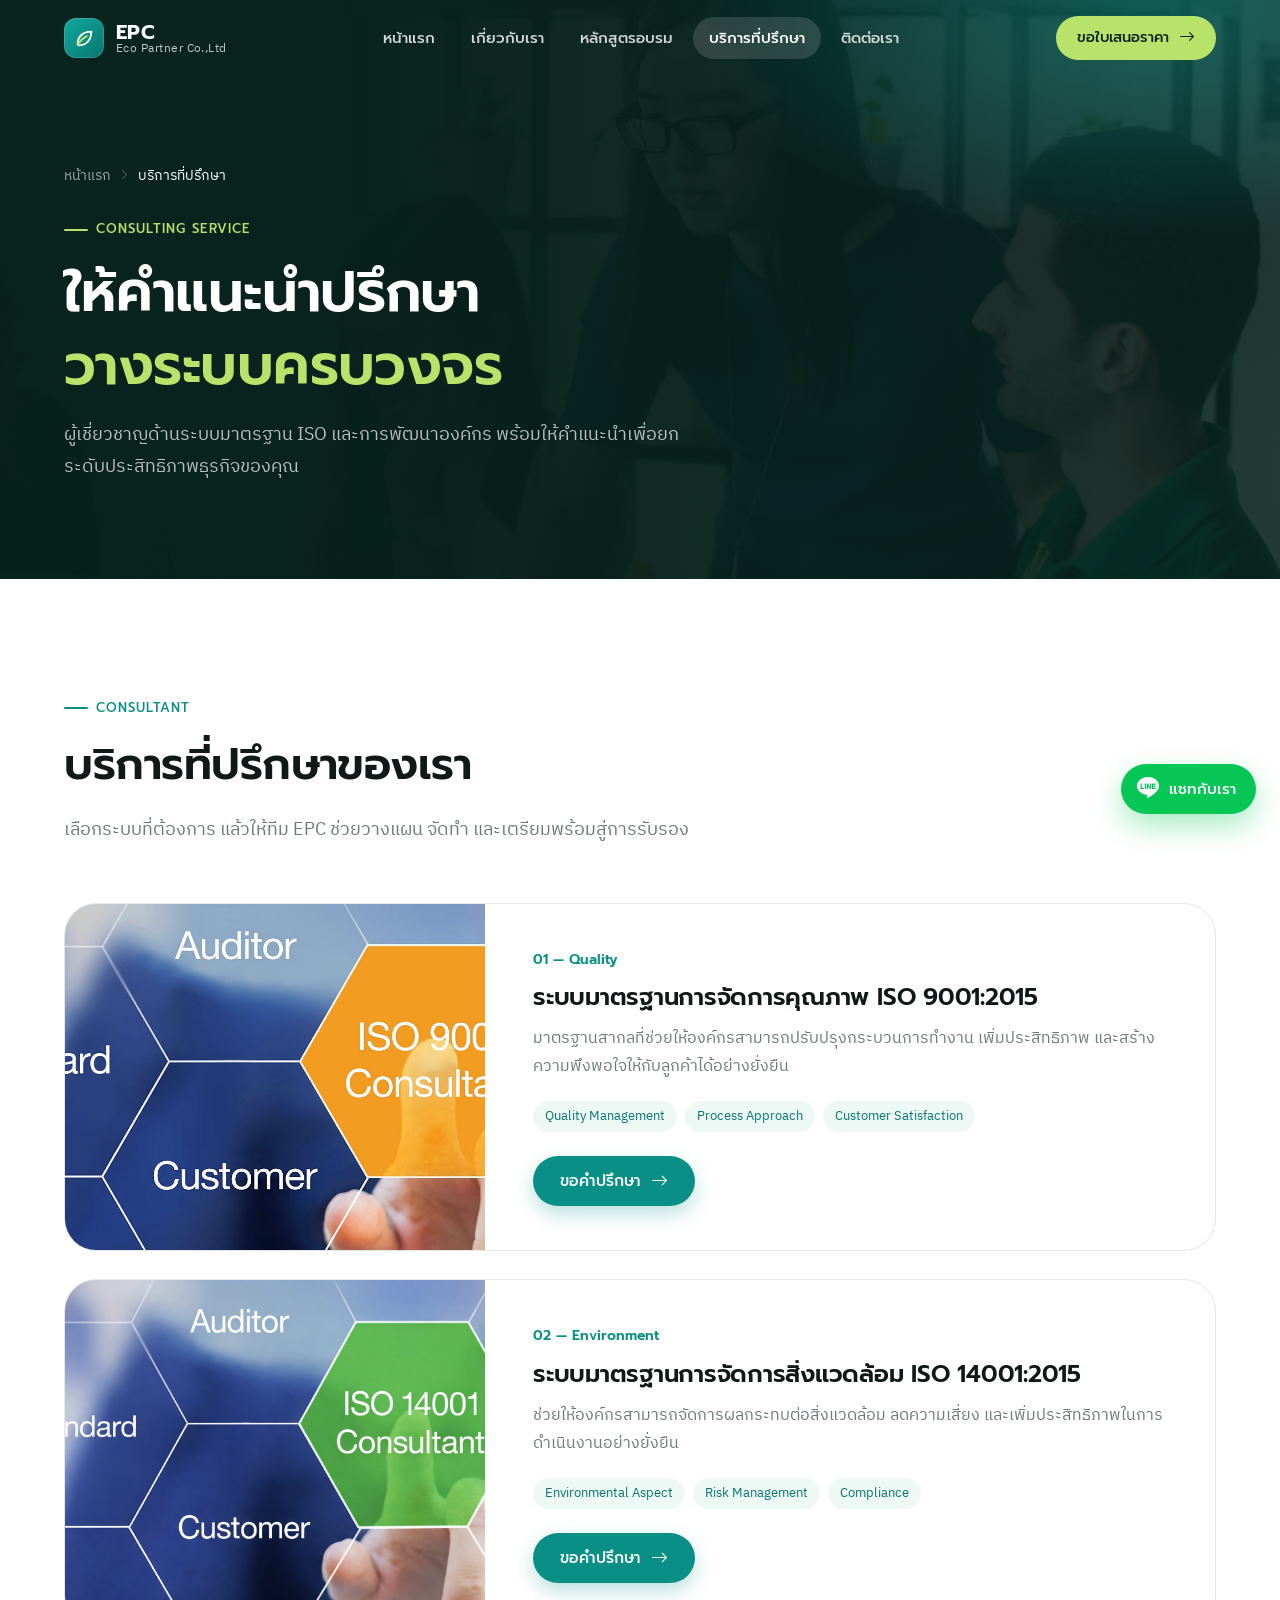
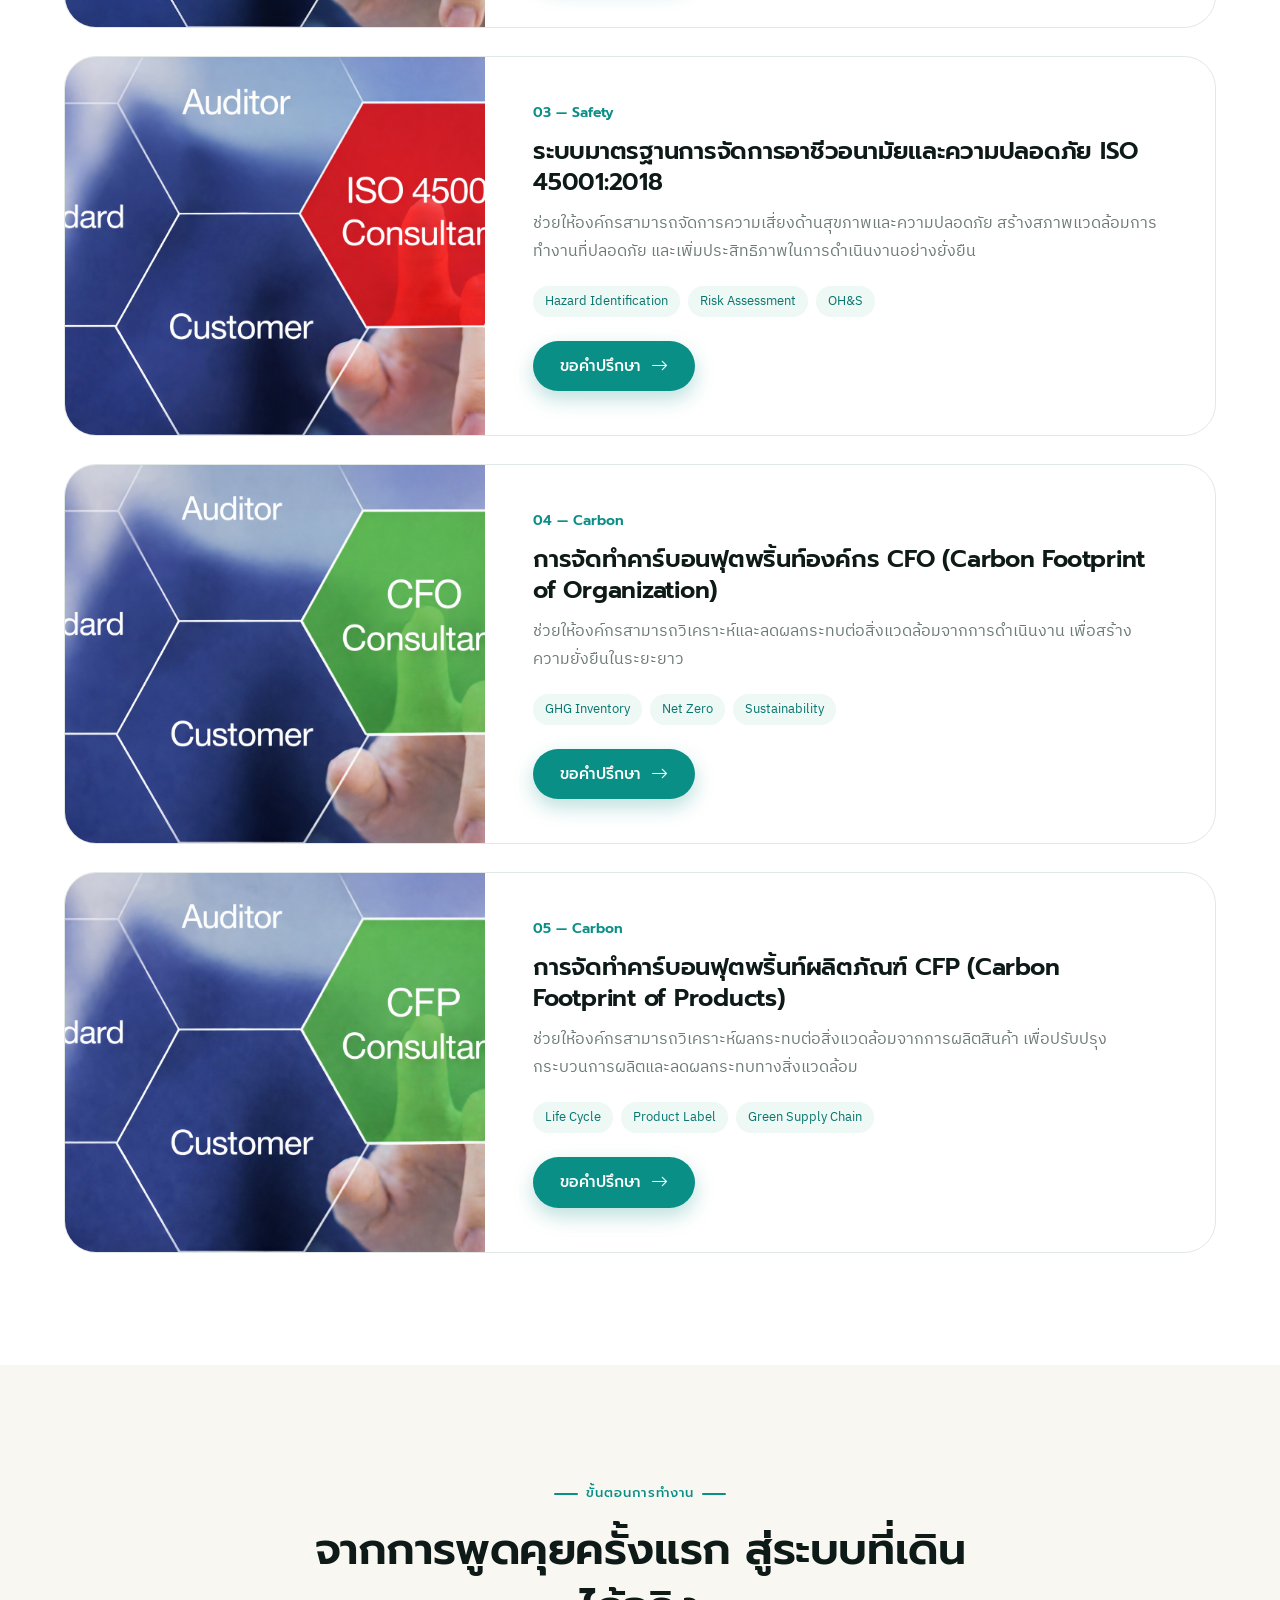
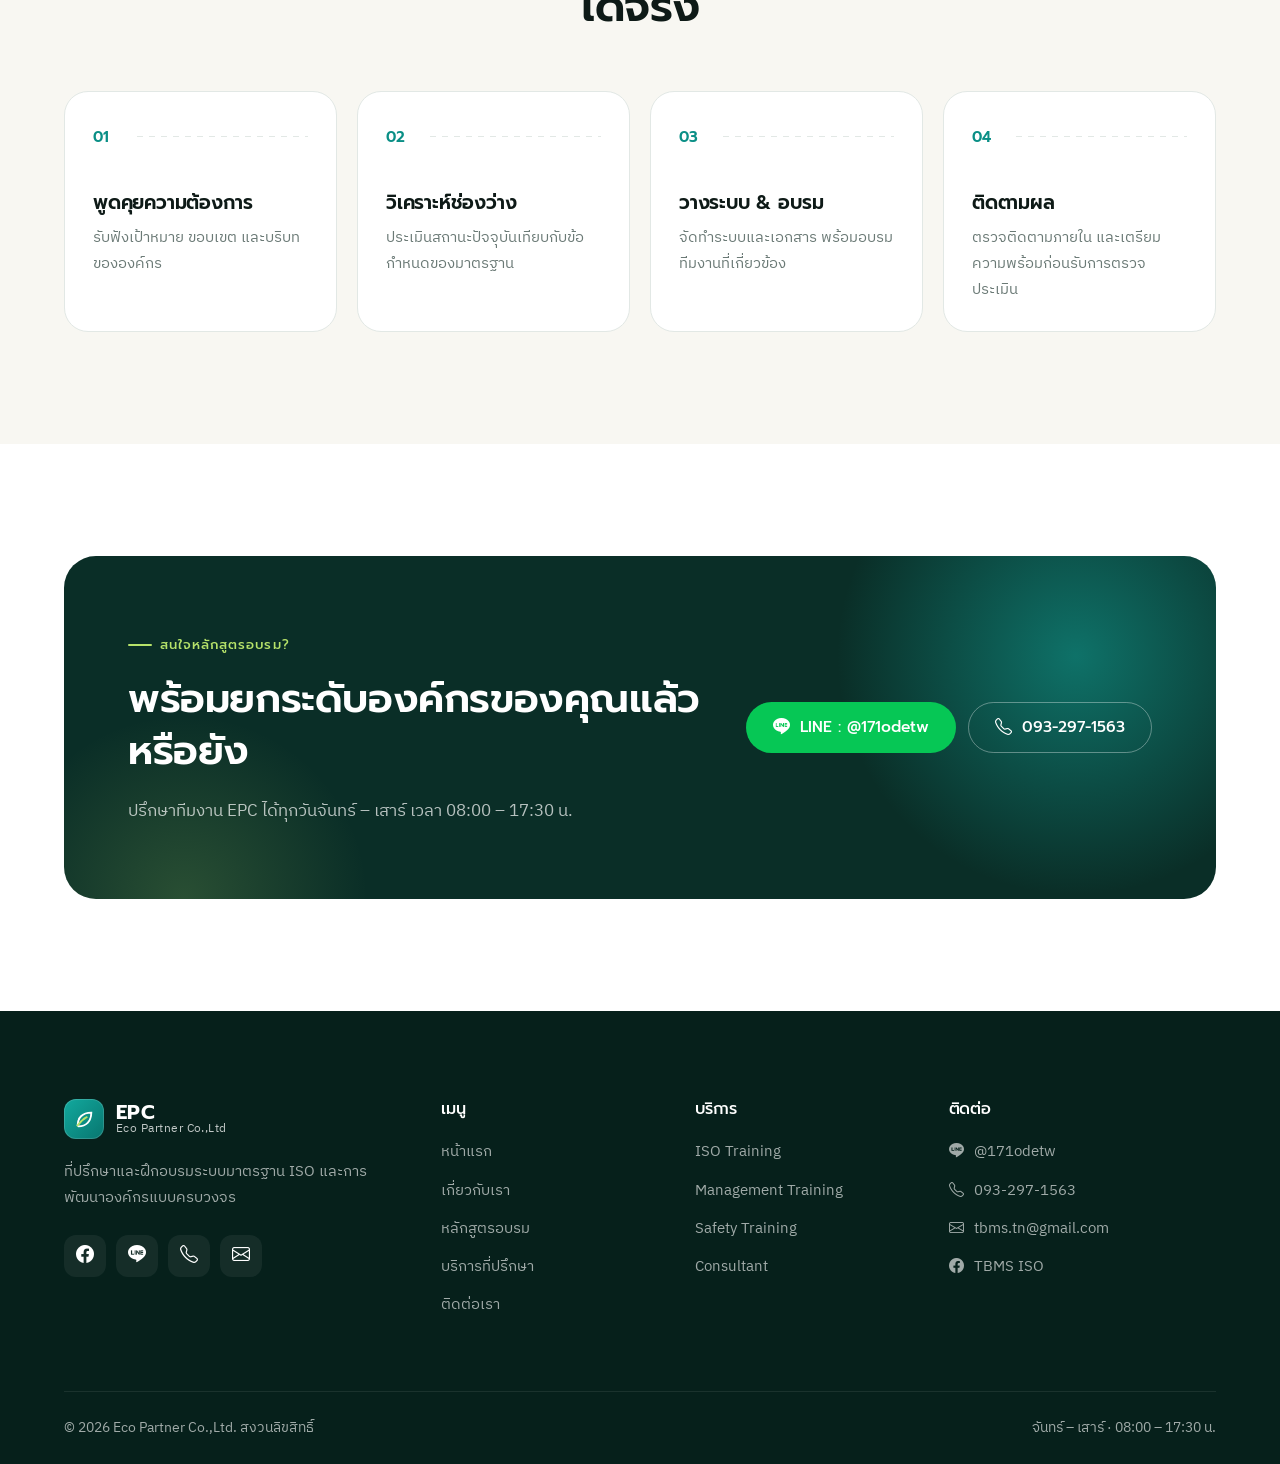
==== Our-Services.html @ b0499821 "EPC website: new design" ====
<!doctype html>
<html lang="th">
<head>
  <meta charset="utf-8">
  <meta name="viewport" content="width=device-width, initial-scale=1">
  <title>บริการที่ปรึกษา | EPC — Eco Partner Co.,Ltd</title>
  <meta name="description" content="บริการที่ปรึกษาวางระบบมาตรฐาน ISO 9001, ISO 14001, ISO 45001 และการจัดทำคาร์บอนฟุตพริ้นท์องค์กรและผลิตภัณฑ์ (CFO / CFP)">
  <meta name="theme-color" content="#06201b">
  <link rel="preconnect" href="https://fonts.googleapis.com">
  <link rel="preconnect" href="https://fonts.gstatic.com" crossorigin>
  <link href="https://fonts.googleapis.com/css2?family=IBM+Plex+Sans+Thai:wght@400;500;600&family=Prompt:wght@500;600;700&display=swap" rel="stylesheet">
  <link href="https://cdn.jsdelivr.net/npm/bootstrap-icons@1.11.3/font/bootstrap-icons.min.css" rel="stylesheet">
  <link href="css/epc.css" rel="stylesheet">
</head>
<body>

  <!-- ===== Header ===== -->
  <header class="site-header">
    <div class="container">
      <a href="index.html" class="brand" aria-label="EPC หน้าแรก">
        <span class="brand-mark"><svg viewBox="0 0 24 24" fill="none" aria-hidden="true"><path d="M5 19c0-8 5-14 15-14 0 10-6 15-14 15" stroke="#fff" stroke-width="2" stroke-linecap="round"/><path d="M5 19c3-4 6-7 10-9" stroke="#b7e36a" stroke-width="2" stroke-linecap="round"/></svg></span>
        <span class="brand-text"><strong>EPC</strong><span>Eco Partner Co.,Ltd</span></span>
      </a>
      <nav class="nav" id="siteNav" aria-label="เมนูหลัก">
        <a href="index.html">หน้าแรก</a>
        <a href="about.html">เกี่ยวกับเรา</a>
        <a href="Services.html">หลักสูตรอบรม</a>
        <a href="Our-Services.html" class="active" aria-current="page">บริการที่ปรึกษา</a>
        <a href="contact.html">ติดต่อเรา</a>
        <div class="nav-cta"><a class="btn btn-line" href="https://line.me/ti/p/~171odetw" target="_blank" rel="noopener"><i class="bi bi-line"></i> แชทกับเราทาง LINE</a></div>
      </nav>
      <div class="header-cta">
        <a class="btn btn-lime" href="contact.html">ขอใบเสนอราคา <i class="bi bi-arrow-right"></i></a>
        <button class="menu-toggle" aria-label="เปิดเมนู" aria-controls="siteNav" aria-expanded="false"><i class="bi bi-list"></i></button>
      </div>
    </div>
  </header>

  <main>

    <section class="page-hero">
      <div class="bg" style="background-image:url('images/hero/EPC2.jpg')"></div>
      <div class="container">
        <nav class="crumbs" aria-label="breadcrumb"><a href="index.html">หน้าแรก</a><i class="bi bi-chevron-right"></i><span aria-current="page">บริการที่ปรึกษา</span></nav>
        <span class="eyebrow on-dark">Consulting Service</span>
        <h1>ให้คำแนะนำปรึกษา<br><span class="hl-lime">วางระบบครบวงจร</span></h1>
        <p>ผู้เชี่ยวชาญด้านระบบมาตรฐาน ISO และการพัฒนาองค์กร พร้อมให้คำแนะนำเพื่อยกระดับประสิทธิภาพธุรกิจของคุณ</p>
      </div>
    </section>

    <section class="section">
      <div class="container">
        <div class="section-head reveal">
          <span class="eyebrow">Consultant</span>
          <h2>บริการที่ปรึกษาของเรา</h2>
          <p>เลือกระบบที่ต้องการ แล้วให้ทีม EPC ช่วยวางแผน จัดทำ และเตรียมพร้อมสู่การรับรอง</p>
        </div>

        <div class="consult-list">
          <article class="consult-row reveal">
            <div class="media"><img src="images/consulting/ISO9001-consultants.jpg" alt="" loading="lazy"></div>
            <div class="body">
              <div class="idx">01 — Quality</div>
              <h3>ระบบมาตรฐานการจัดการคุณภาพ ISO 9001:2015</h3>
              <p>มาตรฐานสากลที่ช่วยให้องค์กรสามารถปรับปรุงกระบวนการทำงาน เพิ่มประสิทธิภาพ และสร้างความพึงพอใจให้กับลูกค้าได้อย่างยั่งยืน</p>
              <div class="tags"><span>Quality Management</span><span>Process Approach</span><span>Customer Satisfaction</span></div>
              <div class="actions">
                <a class="btn btn-primary" href="https://line.me/ti/p/~171odetw" target="_blank" rel="noopener">ขอคำปรึกษา <i class="bi bi-arrow-right"></i></a>
              </div>
            </div>
          </article>

          <article class="consult-row reveal">
            <div class="media"><img src="images/consulting/ISO14001-consultants.png" alt="" loading="lazy"></div>
            <div class="body">
              <div class="idx">02 — Environment</div>
              <h3>ระบบมาตรฐานการจัดการสิ่งแวดล้อม ISO 14001:2015</h3>
              <p>ช่วยให้องค์กรสามารถจัดการผลกระทบต่อสิ่งแวดล้อม ลดความเสี่ยง และเพิ่มประสิทธิภาพในการดำเนินงานอย่างยั่งยืน</p>
              <div class="tags"><span>Environmental Aspect</span><span>Risk Management</span><span>Compliance</span></div>
              <div class="actions">
                <a class="btn btn-primary" href="https://line.me/ti/p/~171odetw" target="_blank" rel="noopener">ขอคำปรึกษา <i class="bi bi-arrow-right"></i></a>
              </div>
            </div>
          </article>

          <article class="consult-row reveal">
            <div class="media"><img src="images/consulting/ISO45001-consultants.png" alt="" loading="lazy"></div>
            <div class="body">
              <div class="idx">03 — Safety</div>
              <h3>ระบบมาตรฐานการจัดการอาชีวอนามัยและความปลอดภัย ISO 45001:2018</h3>
              <p>ช่วยให้องค์กรสามารถจัดการความเสี่ยงด้านสุขภาพและความปลอดภัย สร้างสภาพแวดล้อมการทำงานที่ปลอดภัย และเพิ่มประสิทธิภาพในการดำเนินงานอย่างยั่งยืน</p>
              <div class="tags"><span>Hazard Identification</span><span>Risk Assessment</span><span>OH&amp;S</span></div>
              <div class="actions">
                <a class="btn btn-primary" href="https://line.me/ti/p/~171odetw" target="_blank" rel="noopener">ขอคำปรึกษา <i class="bi bi-arrow-right"></i></a>
              </div>
            </div>
          </article>

          <article class="consult-row reveal">
            <div class="media"><img src="images/consulting/CFO2.png" alt="" loading="lazy"></div>
            <div class="body">
              <div class="idx">04 — Carbon</div>
              <h3>การจัดทำคาร์บอนฟุตพริ้นท์องค์กร CFO (Carbon Footprint of Organization)</h3>
              <p>ช่วยให้องค์กรสามารถวิเคราะห์และลดผลกระทบต่อสิ่งแวดล้อมจากการดำเนินงาน เพื่อสร้างความยั่งยืนในระยะยาว</p>
              <div class="tags"><span>GHG Inventory</span><span>Net Zero</span><span>Sustainability</span></div>
              <div class="actions">
                <a class="btn btn-primary" href="https://line.me/ti/p/~171odetw" target="_blank" rel="noopener">ขอคำปรึกษา <i class="bi bi-arrow-right"></i></a>
              </div>
            </div>
          </article>

          <article class="consult-row reveal">
            <div class="media"><img src="images/consulting/CFP2.png" alt="" loading="lazy"></div>
            <div class="body">
              <div class="idx">05 — Carbon</div>
              <h3>การจัดทำคาร์บอนฟุตพริ้นท์ผลิตภัณฑ์ CFP (Carbon Footprint of Products)</h3>
              <p>ช่วยให้องค์กรสามารถวิเคราะห์ผลกระทบต่อสิ่งแวดล้อมจากการผลิตสินค้า เพื่อปรับปรุงกระบวนการผลิตและลดผลกระทบทางสิ่งแวดล้อม</p>
              <div class="tags"><span>Life Cycle</span><span>Product Label</span><span>Green Supply Chain</span></div>
              <div class="actions">
                <a class="btn btn-primary" href="https://line.me/ti/p/~171odetw" target="_blank" rel="noopener">ขอคำปรึกษา <i class="bi bi-arrow-right"></i></a>
              </div>
            </div>
          </article>
        </div>
      </div>
    </section>

    <section class="section bg-sand">
      <div class="container">
        <div class="section-head center reveal">
          <span class="eyebrow">ขั้นตอนการทำงาน</span>
          <h2>จากการพูดคุยครั้งแรก สู่ระบบที่เดินได้จริง</h2>
        </div>
        <div class="steps">
          <div class="step reveal"><h3>พูดคุยความต้องการ</h3><p>รับฟังเป้าหมาย ขอบเขต และบริบทขององค์กร</p></div>
          <div class="step reveal d1"><h3>วิเคราะห์ช่องว่าง</h3><p>ประเมินสถานะปัจจุบันเทียบกับข้อกำหนดของมาตรฐาน</p></div>
          <div class="step reveal d2"><h3>วางระบบ &amp; อบรม</h3><p>จัดทำระบบและเอกสาร พร้อมอบรมทีมงานที่เกี่ยวข้อง</p></div>
          <div class="step reveal d3"><h3>ติดตามผล</h3><p>ตรวจติดตามภายใน และเตรียมความพร้อมก่อนรับการตรวจประเมิน</p></div>
        </div>
      </div>
    </section>

    <!-- ===== CTA ===== -->
    <section class="section">
      <div class="container">
        <div class="cta-band reveal">
          <div>
            <span class="eyebrow on-dark">สนใจหลักสูตรอบรม?</span>
            <h2>พร้อมยกระดับองค์กรของคุณแล้วหรือยัง</h2>
            <p>ปรึกษาทีมงาน EPC ได้ทุกวันจันทร์ – เสาร์ เวลา 08:00 – 17:30 น.</p>
          </div>
          <div class="actions">
            <a class="btn btn-line" href="https://line.me/ti/p/~171odetw" target="_blank" rel="noopener"><i class="bi bi-line"></i> LINE : @171odetw</a>
            <a class="btn btn-ghost" href="tel:0932971563"><i class="bi bi-telephone"></i> 093-297-1563</a>
          </div>
        </div>
      </div>
    </section>

  </main>

  <!-- ===== Footer ===== -->
  <footer class="site-footer">
    <div class="container">
      <div class="footer-grid">
        <div>
          <a href="index.html" class="brand">
            <span class="brand-mark"><svg viewBox="0 0 24 24" fill="none" aria-hidden="true"><path d="M5 19c0-8 5-14 15-14 0 10-6 15-14 15" stroke="#fff" stroke-width="2" stroke-linecap="round"/><path d="M5 19c3-4 6-7 10-9" stroke="#b7e36a" stroke-width="2" stroke-linecap="round"/></svg></span>
            <span class="brand-text"><strong>EPC</strong><span>Eco Partner Co.,Ltd</span></span>
          </a>
          <p>ที่ปรึกษาและฝึกอบรมระบบมาตรฐาน ISO และการพัฒนาองค์กรแบบครบวงจร</p>
          <div class="socials">
            <a href="https://www.facebook.com/profile.php?id=61551453689014" target="_blank" rel="noopener" aria-label="Facebook"><i class="bi bi-facebook"></i></a>
            <a href="https://line.me/ti/p/~171odetw" target="_blank" rel="noopener" aria-label="LINE"><i class="bi bi-line"></i></a>
            <a href="tel:0932971563" aria-label="โทรศัพท์"><i class="bi bi-telephone"></i></a>
            <a href="mailto:tbms.tn@gmail.com" aria-label="อีเมล"><i class="bi bi-envelope"></i></a>
          </div>
        </div>
        <div>
          <h4>เมนู</h4>
          <ul class="footer-links">
            <li><a href="index.html">หน้าแรก</a></li>
            <li><a href="about.html">เกี่ยวกับเรา</a></li>
            <li><a href="Services.html">หลักสูตรอบรม</a></li>
            <li><a href="Our-Services.html">บริการที่ปรึกษา</a></li>
            <li><a href="contact.html">ติดต่อเรา</a></li>
          </ul>
        </div>
        <div>
          <h4>บริการ</h4>
          <ul class="footer-links">
            <li><a href="Services.html#iso">ISO Training</a></li>
            <li><a href="Services.html#management">Management Training</a></li>
            <li><a href="Services.html#safety">Safety Training</a></li>
            <li><a href="Our-Services.html">Consultant</a></li>
          </ul>
        </div>
        <div>
          <h4>ติดต่อ</h4>
          <ul class="footer-links">
            <li><a href="https://line.me/ti/p/~171odetw" target="_blank" rel="noopener"><i class="bi bi-line"></i> @171odetw</a></li>
            <li><a href="tel:0932971563"><i class="bi bi-telephone"></i> 093-297-1563</a></li>
            <li><a href="mailto:tbms.tn@gmail.com"><i class="bi bi-envelope"></i> tbms.tn@gmail.com</a></li>
            <li><a href="https://www.facebook.com/profile.php?id=61551453689014" target="_blank" rel="noopener"><i class="bi bi-facebook"></i> TBMS ISO</a></li>
          </ul>
        </div>
      </div>
      <div class="footer-bottom">
        <span>© <span data-year>2026</span> Eco Partner Co.,Ltd. สงวนลิขสิทธิ์</span>
        <span>จันทร์ – เสาร์ · 08:00 – 17:30 น.</span>
      </div>
    </div>
  </footer>

  <a class="line-fab" href="https://line.me/ti/p/~171odetw" target="_blank" rel="noopener" aria-label="แชททาง LINE"><i class="bi bi-line"></i><span>แชทกับเรา</span></a>
  <button class="to-top" aria-label="กลับขึ้นด้านบน"><i class="bi bi-arrow-up"></i></button>

  <script src="js/epc.js"></script>
</body>
</html>
---- css/epc.css ----
/* =========================================================
   EPC | Eco Partner Co.,Ltd — Design System
   ========================================================= */

:root {
  /* Brand */
  --forest-950: #06201b;
  --forest-900: #0a2e27;
  --forest-800: #0f3d34;
  --teal-700: #08766f;
  --teal-600: #0a8f86;
  --teal-500: #12a99e;
  --teal-100: #d7f1ec;
  --teal-50: #eef8f5;
  --lime-400: #b7e36a;
  --lime-300: #cdef8f;
  --sand-50: #f8f7f2;

  /* Neutrals */
  --ink: #0e1a17;
  --ink-2: #3d4b47;
  --muted: #6b7a76;
  --line: #e2e8e5;
  --white: #ffffff;

  /* Type */
  --font-head: "Prompt", "IBM Plex Sans Thai", system-ui, sans-serif;
  --font-body: "IBM Plex Sans Thai", "Prompt", system-ui, sans-serif;

  /* Shape */
  --r-sm: 10px;
  --r-md: 16px;
  --r-lg: 24px;
  --r-xl: 32px;
  --shadow-sm: 0 1px 2px rgba(6, 32, 27, .06), 0 2px 8px rgba(6, 32, 27, .04);
  --shadow-md: 0 8px 24px rgba(6, 32, 27, .08), 0 2px 6px rgba(6, 32, 27, .04);
  --shadow-lg: 0 24px 60px rgba(6, 32, 27, .14);

  --container: 1200px;
  --header-h: 76px;
  --ease: cubic-bezier(.2, .7, .2, 1);
}

/* ---------- Reset ---------- */
*, *::before, *::after { box-sizing: border-box; }
html { scroll-behavior: smooth; scroll-padding-top: calc(var(--header-h) + 16px); }
body {
  margin: 0;
  font-family: var(--font-body);
  font-size: 16px;
  line-height: 1.75;
  color: var(--ink-2);
  background: var(--white);
  -webkit-font-smoothing: antialiased;
  overflow-x: hidden;
}
img { max-width: 100%; display: block; }
a { color: inherit; text-decoration: none; }
h1, h2, h3, h4, h5 {
  font-family: var(--font-head);
  color: var(--ink);
  line-height: 1.3;
  margin: 0 0 .5em;
  font-weight: 600;
  letter-spacing: -.01em;
}
p { margin: 0 0 1em; }
ul { margin: 0; padding: 0; list-style: none; }
button { font: inherit; cursor: pointer; }
:focus-visible { outline: 3px solid var(--lime-400); outline-offset: 3px; border-radius: 6px; }

.container { width: 100%; max-width: var(--container); margin: 0 auto; padding: 0 24px; }
.section { padding: 112px 0; }
.section-sm { padding: 72px 0; }
.bg-soft { background: var(--teal-50); }
.bg-sand { background: var(--sand-50); }
.visually-hidden { position: absolute !important; width: 1px; height: 1px; overflow: hidden; clip: rect(0 0 0 0); white-space: nowrap; }

/* ---------- Typography helpers ---------- */
.eyebrow {
  display: inline-flex; align-items: center; gap: 8px;
  font-family: var(--font-head);
  font-size: 13px; font-weight: 500; letter-spacing: .08em; text-transform: uppercase;
  color: var(--teal-600);
  margin-bottom: 16px;
}
.eyebrow::before { content: ""; width: 24px; height: 2px; background: currentColor; border-radius: 2px; }
.eyebrow.on-dark { color: var(--lime-400); }

.section-head { max-width: 680px; margin-bottom: 56px; }
.section-head.center { margin-left: auto; margin-right: auto; text-align: center; }
.section-head.center .eyebrow::after { content: ""; width: 24px; height: 2px; background: currentColor; border-radius: 2px; }
.section-head h2 { font-size: clamp(28px, 3.6vw, 44px); }
.section-head p { font-size: 18px; color: var(--muted); }
.hl { color: var(--teal-600); }
.hl-lime { color: var(--lime-400); }

/* ---------- Buttons ---------- */
.btn {
  display: inline-flex; align-items: center; justify-content: center; gap: 10px;
  padding: 14px 26px;
  border-radius: 999px;
  border: 1.5px solid transparent;
  font-family: var(--font-head); font-weight: 500; font-size: 15.5px; line-height: 1.2;
  transition: transform .25s var(--ease), background .25s, color .25s, box-shadow .25s, border-color .25s;
  white-space: nowrap;
}
.btn i { font-size: 1.1em; transition: transform .25s var(--ease); }
.btn:hover i.bi-arrow-right, .btn:hover i.bi-arrow-up-right { transform: translateX(3px); }
.btn-primary { background: var(--teal-600); color: #fff; box-shadow: 0 8px 20px rgba(10, 143, 134, .28); }
.btn-primary:hover { background: var(--teal-700); transform: translateY(-2px); }
.btn-lime { background: var(--lime-400); color: var(--forest-950); }
.btn-lime:hover { background: var(--lime-300); transform: translateY(-2px); }
.btn-ghost { border-color: rgba(255,255,255,.35); color: #fff; }
.btn-ghost:hover { background: rgba(255,255,255,.1); border-color: #fff; }
.btn-outline { border-color: var(--line); color: var(--ink); background: #fff; }
.btn-outline:hover { border-color: var(--teal-600); color: var(--teal-600); }
.btn-line { background: #06c755; color: #fff; }
.btn-line:hover { background: #05b04b; transform: translateY(-2px); }
.btn-block { width: 100%; }

.link-arrow {
  display: inline-flex; align-items: center; gap: 6px;
  font-family: var(--font-head); font-weight: 500; font-size: 15px; color: var(--teal-600);
}
.link-arrow i { transition: transform .25s var(--ease); }
.link-arrow:hover i { transform: translateX(4px); }

/* =========================================================
   Header
   ========================================================= */
.site-header {
  position: fixed; inset: 0 0 auto 0; z-index: 100;
  height: var(--header-h);
  display: flex; align-items: center;
  transition: background .3s, box-shadow .3s, height .3s;
}
.site-header .container { display: flex; align-items: center; justify-content: space-between; gap: 24px; }
.site-header.is-solid, .site-header.is-light {
  background: rgba(255, 255, 255, .88);
  backdrop-filter: saturate(160%) blur(14px);
  -webkit-backdrop-filter: saturate(160%) blur(14px);
  box-shadow: 0 1px 0 var(--line);
}

.brand { display: inline-flex; align-items: center; gap: 12px; color: #fff; }
.brand-mark {
  width: 40px; height: 40px; border-radius: 12px;
  display: grid; place-items: center;
  background: linear-gradient(135deg, var(--teal-500), var(--teal-700));
  box-shadow: inset 0 0 0 1px rgba(255,255,255,.15);
}
.brand-mark svg { width: 22px; height: 22px; }
.brand-text { display: flex; flex-direction: column; line-height: 1.1; }
.brand-text strong { font-family: var(--font-head); font-size: 20px; font-weight: 700; letter-spacing: .02em; }
.brand-text span { font-size: 11.5px; opacity: .75; letter-spacing: .04em; }
.is-solid .brand, .is-light .brand { color: var(--ink); }

.nav { display: flex; align-items: center; gap: 4px; }
.nav a {
  position: relative;
  padding: 8px 16px; border-radius: 999px;
  font-family: var(--font-head); font-size: 15px; font-weight: 500;
  color: rgba(255,255,255,.82);
  transition: color .2s, background .2s;
}
.nav a:hover { color: #fff; background: rgba(255,255,255,.1); }
.nav a.active { color: #fff; background: rgba(255,255,255,.14); }
.is-solid .nav a, .is-light .nav a { color: var(--ink-2); }
.is-solid .nav a:hover, .is-light .nav a:hover { color: var(--teal-600); background: var(--teal-50); }
.is-solid .nav a.active, .is-light .nav a.active { color: var(--teal-700); background: var(--teal-50); }

.header-cta { display: flex; align-items: center; gap: 12px; }
.header-cta .btn { padding: 11px 20px; font-size: 14.5px; }

.menu-toggle {
  display: none;
  width: 44px; height: 44px; border-radius: 12px;
  border: 1px solid rgba(255,255,255,.3); background: transparent; color: #fff;
  font-size: 22px; align-items: center; justify-content: center;
}
.is-solid .menu-toggle, .is-light .menu-toggle { color: var(--ink); border-color: var(--line); }

/* Mobile nav */
@media (max-width: 991px) {
  .menu-toggle { display: inline-flex; }
  .header-cta .btn { display: none; }
  .nav {
    position: fixed; top: var(--header-h); left: 12px; right: 12px;
    flex-direction: column; align-items: stretch; gap: 2px;
    padding: 12px; border-radius: var(--r-lg);
    background: #fff; box-shadow: var(--shadow-lg);
    opacity: 0; visibility: hidden; transform: translateY(-8px);
    transition: opacity .25s, transform .25s var(--ease), visibility .25s;
  }
  .nav.open { opacity: 1; visibility: visible; transform: none; }
  .nav a { color: var(--ink-2) !important; padding: 14px 16px; border-radius: 12px; font-size: 16px; }
  .nav a.active, .nav a:hover { background: var(--teal-50) !important; color: var(--teal-700) !important; }
  .nav .nav-cta { display: flex; margin-top: 8px; }
  .nav .nav-cta .btn { flex: 1; color: #fff !important; background: #06c755 !important; }
  .site-header.menu-open { background: #fff; box-shadow: 0 1px 0 var(--line); }
  .site-header.menu-open .brand, .site-header.menu-open .menu-toggle { color: var(--ink); border-color: var(--line); }
}
@media (min-width: 992px) { .nav .nav-cta { display: none; } }

/* =========================================================
   Hero (home)
   ========================================================= */
.hero {
  position: relative;
  min-height: 100vh; min-height: 100svh;
  display: flex; align-items: center;
  padding: calc(var(--header-h) + 56px) 0 96px;
  color: #fff;
  background:
    radial-gradient(900px 600px at 85% 15%, rgba(18, 169, 158, .35), transparent 60%),
    radial-gradient(700px 500px at 0% 100%, rgba(183, 227, 106, .14), transparent 60%),
    var(--forest-950);
  overflow: hidden;
  isolation: isolate;
}
.hero::before {
  content: ""; position: absolute; inset: 0; z-index: -1;
  background-image:
    linear-gradient(rgba(255,255,255,.04) 1px, transparent 1px),
    linear-gradient(90deg, rgba(255,255,255,.04) 1px, transparent 1px);
  background-size: 56px 56px;
  mask-image: radial-gradient(ellipse at 60% 40%, #000 20%, transparent 75%);
  -webkit-mask-image: radial-gradient(ellipse at 60% 40%, #000 20%, transparent 75%);
}
.hero-grid { display: grid; grid-template-columns: 1.05fr .95fr; gap: 64px; align-items: center; }

.pill {
  display: inline-flex; align-items: center; gap: 10px;
  padding: 7px 16px 7px 8px; border-radius: 999px;
  background: rgba(255,255,255,.07); border: 1px solid rgba(255,255,255,.12);
  font-size: 14px; color: rgba(255,255,255,.88);
  margin-bottom: 28px;
}
.pill b {
  background: var(--lime-400); color: var(--forest-950);
  padding: 2px 10px; border-radius: 999px; font-family: var(--font-head); font-size: 12.5px; font-weight: 600;
}
.hero h1 {
  color: #fff;
  font-size: clamp(34px, 4.4vw, 56px);
  font-weight: 600; line-height: 1.25;
  margin-bottom: 24px;
}
.hero h1 .nw { white-space: nowrap; }
@media (max-width: 420px) { .hero h1 .nw { white-space: normal; } }
.hero h1 .under {
  position: relative; white-space: nowrap; color: var(--lime-400);
}
.hero h1 .under::after {
  content: ""; position: absolute; left: 0; right: 0; bottom: .02em; height: .14em;
  background: var(--lime-400); opacity: .25; border-radius: 4px;
}
.hero-lead { font-size: 19px; color: rgba(255,255,255,.72); max-width: 540px; margin-bottom: 40px; }
.hero-actions { display: flex; flex-wrap: wrap; gap: 14px; }

.hero-stats { display: flex; gap: 40px; margin-top: 56px; padding-top: 32px; border-top: 1px solid rgba(255,255,255,.1); }
.hero-stats div strong {
  display: block; font-family: var(--font-head); font-size: 38px; font-weight: 600; color: #fff; line-height: 1.1;
}
.hero-stats div span { font-size: 14px; color: rgba(255,255,255,.6); }

.hero-visual { position: relative; }
.hero-photo {
  position: relative;
  border-radius: var(--r-xl);
  overflow: hidden;
  aspect-ratio: 4 / 4.6;
  box-shadow: 0 40px 80px rgba(0,0,0,.35);
}
.hero-photo img { width: 100%; height: 100%; object-fit: cover; }
.hero-photo .slide { position: absolute; inset: 0; opacity: 0; transition: opacity 1.2s ease; }
.hero-photo .slide.on { opacity: 1; }
.hero-photo::after {
  content: ""; position: absolute; inset: 0;
  background: linear-gradient(180deg, transparent 50%, rgba(6,32,27,.55));
}
.float-card {
  position: absolute; z-index: 2;
  display: flex; align-items: center; gap: 14px;
  padding: 14px 18px; border-radius: var(--r-md);
  background: rgba(255,255,255,.95); color: var(--ink);
  box-shadow: var(--shadow-lg);
  animation: floaty 6s ease-in-out infinite;
}
.float-card .ic {
  width: 44px; height: 44px; border-radius: 12px; flex: none;
  display: grid; place-items: center; font-size: 20px;
  background: var(--teal-50); color: var(--teal-600);
}
.float-card strong { display: block; font-family: var(--font-head); font-size: 15px; line-height: 1.3; }
.float-card span { font-size: 13px; color: var(--muted); }
.float-card.fc-1 { left: -36px; top: 14%; }
.float-card.fc-2 { right: -24px; bottom: 12%; animation-delay: -3s; }
.float-card.fc-2 .ic { background: var(--forest-900); color: var(--lime-400); }
@keyframes floaty { 0%, 100% { transform: translateY(0); } 50% { transform: translateY(-10px); } }

/* Page hero (inner pages) */
.page-hero {
  position: relative; isolation: isolate;
  padding: calc(var(--header-h) + 88px) 0 96px;
  color: #fff;
  background: var(--forest-950);
  overflow: hidden;
}
.page-hero .bg {
  position: absolute; inset: 0; z-index: -2;
  background-size: cover; background-position: center;
  opacity: .35;
}
.page-hero::after {
  content: ""; position: absolute; inset: 0; z-index: -1;
  background:
    radial-gradient(800px 400px at 90% 0%, rgba(18,169,158,.4), transparent 60%),
    linear-gradient(90deg, rgba(6,32,27,.96) 30%, rgba(6,32,27,.6));
}
.page-hero h1 { color: #fff; font-size: clamp(32px, 4.6vw, 56px); max-width: 820px; margin-bottom: 18px; }
.page-hero p { font-size: 18px; color: rgba(255,255,255,.72); max-width: 640px; margin: 0; }

.crumbs { display: flex; flex-wrap: wrap; align-items: center; gap: 8px; font-size: 14px; color: rgba(255,255,255,.6); margin-bottom: 24px; }
.crumbs a:hover { color: var(--lime-400); }
.crumbs i { font-size: 11px; opacity: .6; }
.crumbs span[aria-current] { color: #fff; }

/* =========================================================
   Marquee
   ========================================================= */
.marquee {
  background: var(--forest-900);
  border-top: 1px solid rgba(255,255,255,.06);
  padding: 22px 0; overflow: hidden;
  color: rgba(255,255,255,.72);
}
.marquee-track { display: flex; gap: 56px; width: max-content; animation: marquee 40s linear infinite; }
.marquee-track span {
  display: inline-flex; align-items: center; gap: 56px;
  font-family: var(--font-head); font-size: 18px; font-weight: 500; white-space: nowrap;
}
.marquee-track span::after { content: "✦"; color: var(--lime-400); font-size: 14px; }
@keyframes marquee { to { transform: translateX(-50%); } }

/* =========================================================
   About split
   ========================================================= */
.split { display: grid; grid-template-columns: 1fr 1fr; gap: 80px; align-items: center; }
.split.reverse > :first-child { order: 2; }
.split h2 { font-size: clamp(28px, 3.4vw, 42px); }
.split .lead { font-size: 18px; color: var(--ink-2); }

.media-stack { position: relative; padding: 0 0 48px 48px; }
.media-stack .main { border-radius: var(--r-lg); overflow: hidden; aspect-ratio: 5 / 4; box-shadow: var(--shadow-md); }
.media-stack .main img { width: 100%; height: 100%; object-fit: cover; }
.media-stack .badge {
  position: absolute; left: 0; bottom: 0;
  width: 180px; padding: 24px; border-radius: var(--r-lg);
  background: var(--forest-900); color: #fff;
  box-shadow: var(--shadow-lg);
}
.media-stack .badge strong { display: block; font-family: var(--font-head); font-size: 48px; line-height: 1; color: var(--lime-400); }
.media-stack .badge span { font-size: 14px; color: rgba(255,255,255,.75); line-height: 1.5; display: block; margin-top: 8px; }
.media-stack::before {
  content: ""; position: absolute; right: -20px; top: -20px; width: 140px; height: 140px; z-index: -1;
  background-image: radial-gradient(var(--teal-500) 1.6px, transparent 1.6px);
  background-size: 16px 16px; opacity: .35;
}

.checklist { display: grid; gap: 14px; margin: 28px 0 36px; }
.checklist li { display: flex; gap: 14px; align-items: flex-start; color: var(--ink); }
.checklist li i {
  flex: none; width: 26px; height: 26px; border-radius: 50%;
  display: grid; place-items: center; margin-top: 1px;
  background: var(--teal-100); color: var(--teal-700); font-size: 14px;
}

/* =========================================================
   Service cards
   ========================================================= */
.cards-4 { display: grid; grid-template-columns: repeat(4, 1fr); gap: 20px; }
.svc-card {
  position: relative;
  display: flex; flex-direction: column;
  padding: 32px 28px; border-radius: var(--r-lg);
  background: #fff; border: 1px solid var(--line);
  transition: transform .35s var(--ease), box-shadow .35s, border-color .35s, background .35s;
  overflow: hidden;
}
.svc-card:hover { transform: translateY(-6px); box-shadow: var(--shadow-lg); border-color: transparent; }
.svc-card .num { position: absolute; right: 24px; top: 22px; font-family: var(--font-head); font-size: 14px; color: var(--muted); opacity: .6; }
.svc-card .ic {
  width: 56px; height: 56px; border-radius: 16px; margin-bottom: 28px;
  display: grid; place-items: center; font-size: 26px;
  background: var(--teal-50); color: var(--teal-600);
  transition: background .35s, color .35s;
}
.svc-card:hover .ic { background: var(--teal-600); color: #fff; }
.svc-card h3 { font-size: 20px; margin-bottom: 4px; }
.svc-card .th { font-size: 14px; color: var(--teal-600); font-weight: 500; margin-bottom: 12px; }
.svc-card p { font-size: 15px; color: var(--muted); flex: 1; }
.svc-card .link-arrow { margin-top: 8px; }
.svc-card.featured { background: var(--forest-900); border-color: var(--forest-900); }
.svc-card.featured h3 { color: #fff; }
.svc-card.featured p { color: rgba(255,255,255,.65); }
.svc-card.featured .th, .svc-card.featured .link-arrow { color: var(--lime-400); }
.svc-card.featured .ic { background: rgba(183,227,106,.14); color: var(--lime-400); }
.svc-card.featured:hover .ic { background: var(--lime-400); color: var(--forest-950); }

/* =========================================================
   Bento — why EPC
   ========================================================= */
.bento { display: grid; grid-template-columns: repeat(12, 1fr); grid-auto-rows: 240px; gap: 20px; }
.tile {
  position: relative; overflow: hidden;
  border-radius: var(--r-lg);
  background: var(--forest-900); color: #fff;
  isolation: isolate;
}
.tile img { position: absolute; inset: 0; width: 100%; height: 100%; object-fit: cover; z-index: -2; transition: transform .8s var(--ease); }
.tile:hover img { transform: scale(1.05); }
.tile::after { content: ""; position: absolute; inset: 0; z-index: -1; background: linear-gradient(180deg, rgba(6,32,27,0) 30%, rgba(6,32,27,.88)); }
.tile .tile-body { position: absolute; left: 28px; right: 28px; bottom: 26px; }
.tile .tile-body i { display: inline-grid; place-items: center; width: 40px; height: 40px; border-radius: 12px; background: rgba(255,255,255,.16); backdrop-filter: blur(6px); font-size: 18px; margin-bottom: 14px; }
.tile h3 { color: #fff; font-size: 21px; margin: 0; }
.tile.t-a { grid-column: span 7; grid-row: span 2; }
.tile.t-b { grid-column: span 5; }
.tile.t-c { grid-column: span 5; }
.tile.t-d { grid-column: span 5; }
.tile.t-e { grid-column: span 7; }
.tile.t-a h3 { font-size: 30px; }
.tile.t-stat { background: var(--lime-400); color: var(--forest-950); }
.tile.t-stat::after { display: none; }
.tile.t-stat .tile-body { top: 28px; bottom: 28px; display: flex; flex-direction: column; justify-content: space-between; }
.tile.t-stat strong { font-family: var(--font-head); font-size: 64px; line-height: 1; font-weight: 600; }
.tile.t-stat h3 { color: var(--forest-950); }
.tile.t-stat p { margin: 4px 0 0; font-size: 15px; color: rgba(6,32,27,.7); }

/* =========================================================
   Steps
   ========================================================= */
.steps { display: grid; grid-template-columns: repeat(4, 1fr); gap: 20px; counter-reset: step; }
.step {
  position: relative; padding: 32px 28px 28px;
  border-radius: var(--r-lg); background: #fff; border: 1px solid var(--line);
}
.step::before {
  counter-increment: step; content: "0" counter(step);
  display: block; font-family: var(--font-head); font-size: 15px; font-weight: 600; color: var(--teal-600);
  margin-bottom: 40px;
}
.step::after {
  content: ""; position: absolute; top: 44px; left: 72px; right: 28px; height: 1px;
  background: repeating-linear-gradient(90deg, var(--line) 0 6px, transparent 6px 12px);
}
.step h3 { font-size: 19px; }
.step p { font-size: 15px; color: var(--muted); margin: 0; }

/* =========================================================
   CTA band
   ========================================================= */
.cta-band {
  position: relative; overflow: hidden; isolation: isolate;
  border-radius: var(--r-xl);
  padding: 72px 64px;
  background: var(--forest-900); color: #fff;
  display: grid; grid-template-columns: 1.4fr 1fr; gap: 40px; align-items: center;
}
.cta-band::before {
  content: ""; position: absolute; z-index: -1; right: -120px; top: -160px;
  width: 520px; height: 520px; border-radius: 50%;
  background: radial-gradient(circle, rgba(18,169,158,.55), transparent 65%);
}
.cta-band::after {
  content: ""; position: absolute; z-index: -1; left: -80px; bottom: -200px;
  width: 400px; height: 400px; border-radius: 50%;
  background: radial-gradient(circle, rgba(183,227,106,.18), transparent 65%);
}
.cta-band h2 { color: #fff; font-size: clamp(26px, 3.2vw, 40px); }
.cta-band p { color: rgba(255,255,255,.7); font-size: 17px; margin: 0; }
.cta-band .actions { display: flex; flex-wrap: wrap; gap: 12px; justify-content: flex-end; }

/* =========================================================
   Course catalog
   ========================================================= */
.catalog-bar {
  position: sticky; top: calc(var(--header-h) + 12px); z-index: 20;
  display: flex; flex-wrap: wrap; align-items: center; gap: 16px; justify-content: space-between;
  padding: 12px; margin-bottom: 40px;
  border-radius: 20px; background: rgba(255,255,255,.92);
  backdrop-filter: blur(12px); -webkit-backdrop-filter: blur(12px);
  border: 1px solid var(--line); box-shadow: var(--shadow-md);
}
.search {
  position: relative; flex: 1 1 320px;
}
.search > i { position: absolute; left: 18px; top: 50%; transform: translateY(-50%); color: var(--muted); font-size: 17px; pointer-events: none; }
.search input {
  width: 100%; height: 52px; padding: 0 44px 0 48px;
  border-radius: 14px; border: 1px solid transparent; background: var(--teal-50);
  font: inherit; font-size: 16px; color: var(--ink);
  transition: border-color .2s, background .2s;
}
.search input:focus { outline: none; border-color: var(--teal-500); background: #fff; }
.search .clear {
  position: absolute; right: 10px; top: 50%; transform: translateY(-50%);
  width: 32px; height: 32px; border: 0; border-radius: 8px; background: transparent; color: var(--muted);
  display: none;
}
.search.has-value .clear { display: grid; place-items: center; }
.search .clear:hover { background: var(--line); }

.chips { display: flex; flex-wrap: wrap; gap: 6px; }
.chip {
  height: 44px; padding: 0 18px; border-radius: 12px;
  border: 0; background: transparent; color: var(--ink-2);
  font-family: var(--font-head); font-size: 14.5px; font-weight: 500;
  display: inline-flex; align-items: center; gap: 8px;
  transition: background .2s, color .2s;
}
.chip .count { font-size: 12px; padding: 1px 8px; border-radius: 999px; background: var(--line); color: var(--ink-2); }
.chip:hover { background: var(--teal-50); }
.chip.active { background: var(--forest-900); color: #fff; }
.chip.active .count { background: rgba(255,255,255,.16); color: #fff; }

.result-meta { display: flex; justify-content: space-between; align-items: baseline; margin-bottom: 20px; }
.result-meta h2 { font-size: 26px; margin: 0; }
.result-meta span { color: var(--muted); font-size: 15px; }

.course-grid { display: grid; grid-template-columns: repeat(3, 1fr); gap: 24px; }
.course {
  display: flex; flex-direction: column;
  border-radius: var(--r-lg); overflow: hidden;
  background: #fff; border: 1px solid var(--line);
  transition: transform .35s var(--ease), box-shadow .35s, border-color .35s;
  animation: fadeUp .5s var(--ease) both;
}
.course:hover { transform: translateY(-6px); box-shadow: var(--shadow-lg); border-color: transparent; }
.course-media { position: relative; aspect-ratio: 16 / 10; overflow: hidden; background: var(--teal-50); }
.course-media img { width: 100%; height: 100%; object-fit: cover; transition: transform .8s var(--ease); }
.course:hover .course-media img { transform: scale(1.06); }
.course-tag {
  position: absolute; left: 14px; top: 14px;
  padding: 5px 12px; border-radius: 999px;
  background: rgba(255,255,255,.94); color: var(--forest-900);
  font-family: var(--font-head); font-size: 12.5px; font-weight: 600;
  display: inline-flex; align-items: center; gap: 6px;
}
.course-tag::before { content: ""; width: 7px; height: 7px; border-radius: 50%; background: var(--dot, var(--teal-500)); }
.course-body { padding: 22px 24px 24px; display: flex; flex-direction: column; flex: 1; }
.course-code { font-family: var(--font-head); font-size: 13px; font-weight: 600; color: var(--teal-600); letter-spacing: .03em; margin-bottom: 6px; }
.course-body h3 { font-size: 17.5px; line-height: 1.5; font-weight: 500; margin-bottom: 18px; flex: 1; }
.course-foot { display: flex; justify-content: space-between; align-items: center; padding-top: 16px; border-top: 1px solid var(--line); }
.course-foot small { color: var(--muted); font-size: 13.5px; display: inline-flex; align-items: center; gap: 6px; }

.empty {
  grid-column: 1 / -1; text-align: center; padding: 64px 24px;
  border-radius: var(--r-lg); background: var(--teal-50);
}
.empty i { font-size: 40px; color: var(--teal-600); }
.empty h3 { margin-top: 12px; }

@keyframes fadeUp { from { opacity: 0; transform: translateY(14px); } to { opacity: 1; transform: none; } }

/* =========================================================
   Consulting rows
   ========================================================= */
.consult-list { display: grid; gap: 28px; }
.consult-row {
  display: grid; grid-template-columns: 420px 1fr; gap: 0;
  border-radius: var(--r-xl); overflow: hidden;
  background: #fff; border: 1px solid var(--line);
  transition: box-shadow .35s, transform .35s var(--ease);
}
.consult-row:hover { box-shadow: var(--shadow-lg); transform: translateY(-4px); }
.consult-row .media { position: relative; min-height: 280px; }
.consult-row .media img { position: absolute; inset: 0; width: 100%; height: 100%; object-fit: cover; }
.consult-row .body { padding: 44px 48px; display: flex; flex-direction: column; justify-content: center; }
.consult-row .idx { font-family: var(--font-head); font-size: 14px; font-weight: 600; color: var(--teal-600); margin-bottom: 10px; }
.consult-row h3 { font-size: 24px; }
.consult-row p { color: var(--muted); }
.consult-row .tags { display: flex; flex-wrap: wrap; gap: 8px; margin: 4px 0 24px; }
.consult-row .tags span { font-size: 13px; padding: 4px 12px; border-radius: 999px; background: var(--teal-50); color: var(--teal-700); }
.consult-row .actions { display: flex; gap: 12px; flex-wrap: wrap; }

/* =========================================================
   Contact
   ========================================================= */
.contact-grid { display: grid; grid-template-columns: repeat(4, 1fr); gap: 20px; }
.contact-card {
  display: flex; flex-direction: column; gap: 4px;
  padding: 28px; border-radius: var(--r-lg);
  background: #fff; border: 1px solid var(--line);
  transition: transform .35s var(--ease), box-shadow .35s, border-color .35s;
}
.contact-card:hover { transform: translateY(-6px); box-shadow: var(--shadow-lg); border-color: transparent; }
.contact-card .ic { width: 52px; height: 52px; border-radius: 14px; display: grid; place-items: center; font-size: 24px; margin-bottom: 20px; color: #fff; }
.contact-card small { color: var(--muted); font-size: 14px; }
.contact-card strong { font-family: var(--font-head); font-size: 18px; font-weight: 500; color: var(--ink); word-break: break-word; }
.contact-card .go { margin-top: 16px; font-size: 14px; color: var(--teal-600); font-family: var(--font-head); display: inline-flex; gap: 6px; align-items: center; }
.ic-line { background: #06c755; }
.ic-fb { background: #1877f2; }
.ic-tel { background: var(--teal-600); }
.ic-mail { background: var(--forest-900); }

.info-wrap { display: grid; grid-template-columns: 1fr 1.3fr; gap: 24px; align-items: stretch; }
.info-card { padding: 40px; border-radius: var(--r-xl); background: var(--forest-900); color: rgba(255,255,255,.75); }
.info-card h2 { color: #fff; font-size: 28px; }
.info-list { display: grid; gap: 22px; margin-top: 28px; }
.info-list li { display: flex; gap: 16px; }
.info-list li i { flex: none; width: 44px; height: 44px; border-radius: 12px; display: grid; place-items: center; background: rgba(255,255,255,.08); color: var(--lime-400); font-size: 19px; }
.info-list li b { display: block; color: #fff; font-family: var(--font-head); font-weight: 500; }
.map { border-radius: var(--r-xl); overflow: hidden; min-height: 420px; border: 1px solid var(--line); background: var(--teal-50); }
.map iframe { width: 100%; height: 100%; min-height: 420px; border: 0; display: block; }

/* =========================================================
   Course detail
   ========================================================= */
.detail-hero .meta { display: flex; flex-wrap: wrap; gap: 10px; margin-top: 28px; }
.detail-hero .meta span {
  display: inline-flex; align-items: center; gap: 8px;
  padding: 8px 16px; border-radius: 999px;
  background: rgba(255,255,255,.08); border: 1px solid rgba(255,255,255,.12);
  font-size: 14px; color: rgba(255,255,255,.9);
}
.detail-hero .meta i { color: var(--lime-400); }
.detail-code {
  display: inline-block; margin-bottom: 16px;
  padding: 6px 14px; border-radius: 999px;
  background: var(--lime-400); color: var(--forest-950);
  font-family: var(--font-head); font-size: 14px; font-weight: 600;
}

.detail-grid { display: grid; grid-template-columns: 1fr 360px; gap: 48px; align-items: start; }
.panel { padding: 36px; border-radius: var(--r-lg); background: #fff; border: 1px solid var(--line); margin-bottom: 24px; }
.panel h2 { font-size: 22px; display: flex; align-items: center; gap: 12px; margin-bottom: 22px; }
.panel h2 i { width: 40px; height: 40px; border-radius: 12px; display: grid; place-items: center; background: var(--teal-50); color: var(--teal-600); font-size: 18px; }
.panel p:last-child { margin: 0; }

.highlights { display: grid; grid-template-columns: 1fr 1fr; gap: 14px; }
.highlights li {
  display: flex; gap: 12px; align-items: flex-start;
  padding: 18px; border-radius: var(--r-md); background: var(--teal-50); color: var(--ink);
  font-weight: 500; line-height: 1.55;
}
.highlights li i { color: var(--teal-600); font-size: 20px; flex: none; }

.outline { counter-reset: o; display: grid; gap: 0; }
.outline > li {
  counter-increment: o;
  display: grid; grid-template-columns: 44px 1fr; gap: 16px;
  padding: 16px 0; border-top: 1px dashed var(--line); color: var(--ink);
}
.outline > li:first-child { border-top: 0; padding-top: 0; }
.outline > li::before {
  content: counter(o, decimal-leading-zero);
  font-family: var(--font-head); font-weight: 600; color: var(--teal-600); font-size: 15px;
  width: 44px; height: 32px; border-radius: 10px; background: var(--teal-50);
  display: grid; place-items: center;
}
.outline ul { margin-top: 10px; display: grid; gap: 6px; }
.outline ul li { position: relative; padding-left: 18px; color: var(--ink-2); font-size: 15.5px; }
.outline ul li::before { content: ""; position: absolute; left: 2px; top: .75em; width: 6px; height: 6px; border-radius: 50%; background: var(--teal-500); }

.aside { position: sticky; top: calc(var(--header-h) + 24px); }
.enroll {
  border-radius: var(--r-lg); overflow: hidden;
  background: #fff; border: 1px solid var(--line); box-shadow: var(--shadow-md);
}
.enroll .thumb { aspect-ratio: 16 / 10; overflow: hidden; }
.enroll .thumb img { width: 100%; height: 100%; object-fit: cover; }
.enroll .inner { padding: 28px; }
.enroll h3 { font-size: 20px; margin-bottom: 6px; }
.enroll .sub { color: var(--muted); font-size: 15px; margin-bottom: 22px; }
.enroll .btn + .btn { margin-top: 10px; }
.facts { display: grid; gap: 12px; margin-top: 24px; padding-top: 22px; border-top: 1px solid var(--line); }
.facts li { display: flex; gap: 12px; align-items: center; font-size: 15px; color: var(--ink-2); }
.facts li i { color: var(--teal-600); font-size: 17px; width: 20px; text-align: center; }

/* =========================================================
   Footer
   ========================================================= */
.site-footer { background: var(--forest-950); color: rgba(255,255,255,.62); padding: 88px 0 0; }
.footer-grid { display: grid; grid-template-columns: 1.6fr 1fr 1fr 1.3fr; gap: 48px; }
.site-footer .brand { margin-bottom: 20px; }
.site-footer p { font-size: 15px; max-width: 320px; }
.site-footer h4 { color: #fff; font-size: 16px; font-weight: 500; margin-bottom: 20px; }
.footer-links { display: grid; gap: 12px; font-size: 15px; }
.footer-links a { transition: color .2s; display: inline-flex; gap: 10px; align-items: center; }
.footer-links a:hover { color: var(--lime-400); }
.socials { display: flex; gap: 10px; margin-top: 24px; }
.socials a {
  width: 42px; height: 42px; border-radius: 12px;
  display: grid; place-items: center; font-size: 18px;
  background: rgba(255,255,255,.06); color: #fff;
  transition: background .2s, color .2s, transform .2s;
}
.socials a:hover { background: var(--lime-400); color: var(--forest-950); transform: translateY(-2px); }
.footer-bottom {
  margin-top: 72px; padding: 24px 0;
  border-top: 1px solid rgba(255,255,255,.08);
  display: flex; justify-content: space-between; gap: 16px; flex-wrap: wrap;
  font-size: 14px;
}

/* Back to top */
.to-top {
  position: fixed; right: 24px; bottom: 24px; z-index: 90;
  width: 50px; height: 50px; border-radius: 16px; border: 0;
  background: var(--forest-900); color: #fff; font-size: 20px;
  display: grid; place-items: center;
  box-shadow: var(--shadow-lg);
  opacity: 0; visibility: hidden; transform: translateY(12px);
  transition: opacity .3s, transform .3s var(--ease), visibility .3s, background .2s;
}
.to-top.show { opacity: 1; visibility: visible; transform: none; }
.to-top:hover { background: var(--teal-600); }

/* LINE floating */
.line-fab {
  position: fixed; right: 24px; bottom: 86px; z-index: 90;
  display: inline-flex; align-items: center; gap: 10px;
  height: 50px; padding: 0 20px 0 16px; border-radius: 999px;
  background: #06c755; color: #fff;
  font-family: var(--font-head); font-weight: 500; font-size: 15px;
  box-shadow: 0 12px 30px rgba(6,199,85,.35);
  transition: transform .25s var(--ease);
}
.line-fab i { font-size: 22px; }
.line-fab:hover { transform: translateY(-3px); }

/* Reveal on scroll */
.reveal { opacity: 0; transform: translateY(24px); transition: opacity .8s var(--ease), transform .8s var(--ease); }
.reveal.in { opacity: 1; transform: none; }
.reveal.d1 { transition-delay: .08s; }
.reveal.d2 { transition-delay: .16s; }
.reveal.d3 { transition-delay: .24s; }

@media (prefers-reduced-motion: reduce) {
  *, *::before, *::after { animation: none !important; transition: none !important; }
  .reveal { opacity: 1; transform: none; }
  html { scroll-behavior: auto; }
}

/* =========================================================
   Responsive
   ========================================================= */
@media (max-width: 1100px) {
  .cards-4, .contact-grid { grid-template-columns: repeat(2, 1fr); }
  .steps { grid-template-columns: repeat(2, 1fr); }
  .step::after { display: none; }
  .footer-grid { grid-template-columns: 1fr 1fr; }
  .float-card.fc-1 { left: -12px; }
  .float-card.fc-2 { right: -8px; }
}
@media (max-width: 991px) {
  .section { padding: 80px 0; }
  .hero-grid, .split, .detail-grid, .info-wrap, .cta-band { grid-template-columns: 1fr; }
  .hero { padding-bottom: 72px; }
  .hero-visual { max-width: 520px; }
  .split { gap: 48px; }
  .split.reverse > :first-child { order: 0; }
  .course-grid { grid-template-columns: repeat(2, 1fr); }
  .bento { grid-template-columns: repeat(2, 1fr); grid-auto-rows: 220px; }
  .tile.t-a { grid-column: span 2; grid-row: span 1; }
  .tile.t-b, .tile.t-c, .tile.t-d, .tile.t-e { grid-column: span 1; }
  .consult-row { grid-template-columns: 1fr; }
  .consult-row .media { min-height: 0; aspect-ratio: 16 / 9; }
  .cta-band { padding: 56px 40px; }
  .cta-band .actions { justify-content: flex-start; }
  .aside { position: static; }
}
@media (max-width: 640px) {
  .container { padding: 0 16px; }
  .section { padding: 64px 0; }
  .section-head { margin-bottom: 36px; }
  .hero h1 .under { white-space: normal; }
  .hero-stats { gap: 24px; }
  .hero-stats div strong { font-size: 28px; }
  .hero-actions .btn { flex: 1 1 100%; }
  .float-card { display: none; }
  .media-stack { padding: 0 0 36px 24px; }
  .media-stack .badge { width: 150px; padding: 18px; }
  .media-stack .badge strong { font-size: 38px; }
  .cards-4, .contact-grid, .course-grid, .steps, .highlights { grid-template-columns: 1fr; }
  .bento { grid-template-columns: 1fr; }
  .tile.t-a, .tile.t-b, .tile.t-c, .tile.t-d, .tile.t-e { grid-column: span 1; }
  .tile.t-a h3 { font-size: 24px; }
  .footer-grid { grid-template-columns: 1fr; gap: 36px; }
  .cta-band { padding: 44px 24px; border-radius: var(--r-lg); }
  .cta-band .actions .btn { flex: 1 1 100%; }
  .consult-row .body, .panel, .info-card { padding: 28px 22px; }
  .catalog-bar { position: static; }
  .chips { overflow-x: auto; flex-wrap: nowrap; width: 100%; padding-bottom: 2px; }
  .chip { flex: none; }
  .line-fab span { display: none; }
  .line-fab { padding: 0; width: 50px; justify-content: center; right: 16px; }
  .to-top { right: 16px; bottom: 16px; }
  .line-fab { bottom: 78px; }
  .brand-text span { display: none; }
}
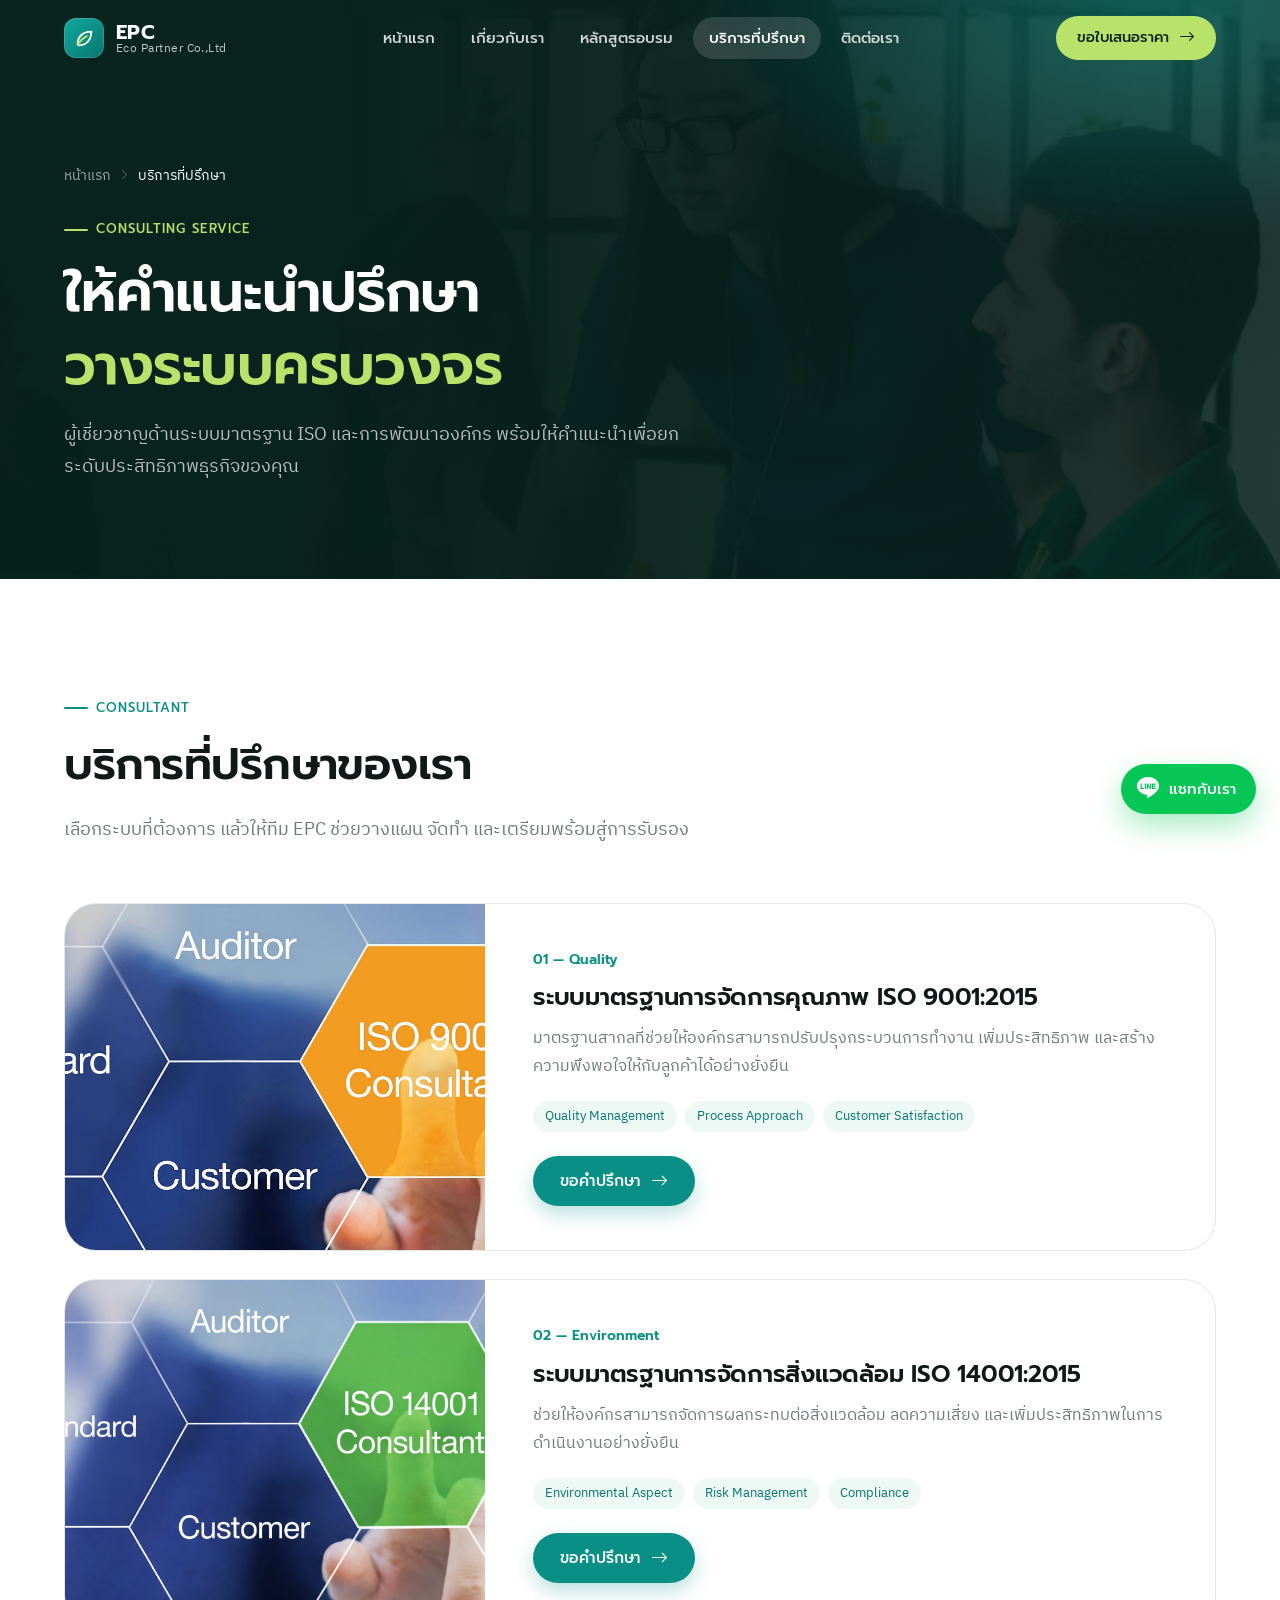
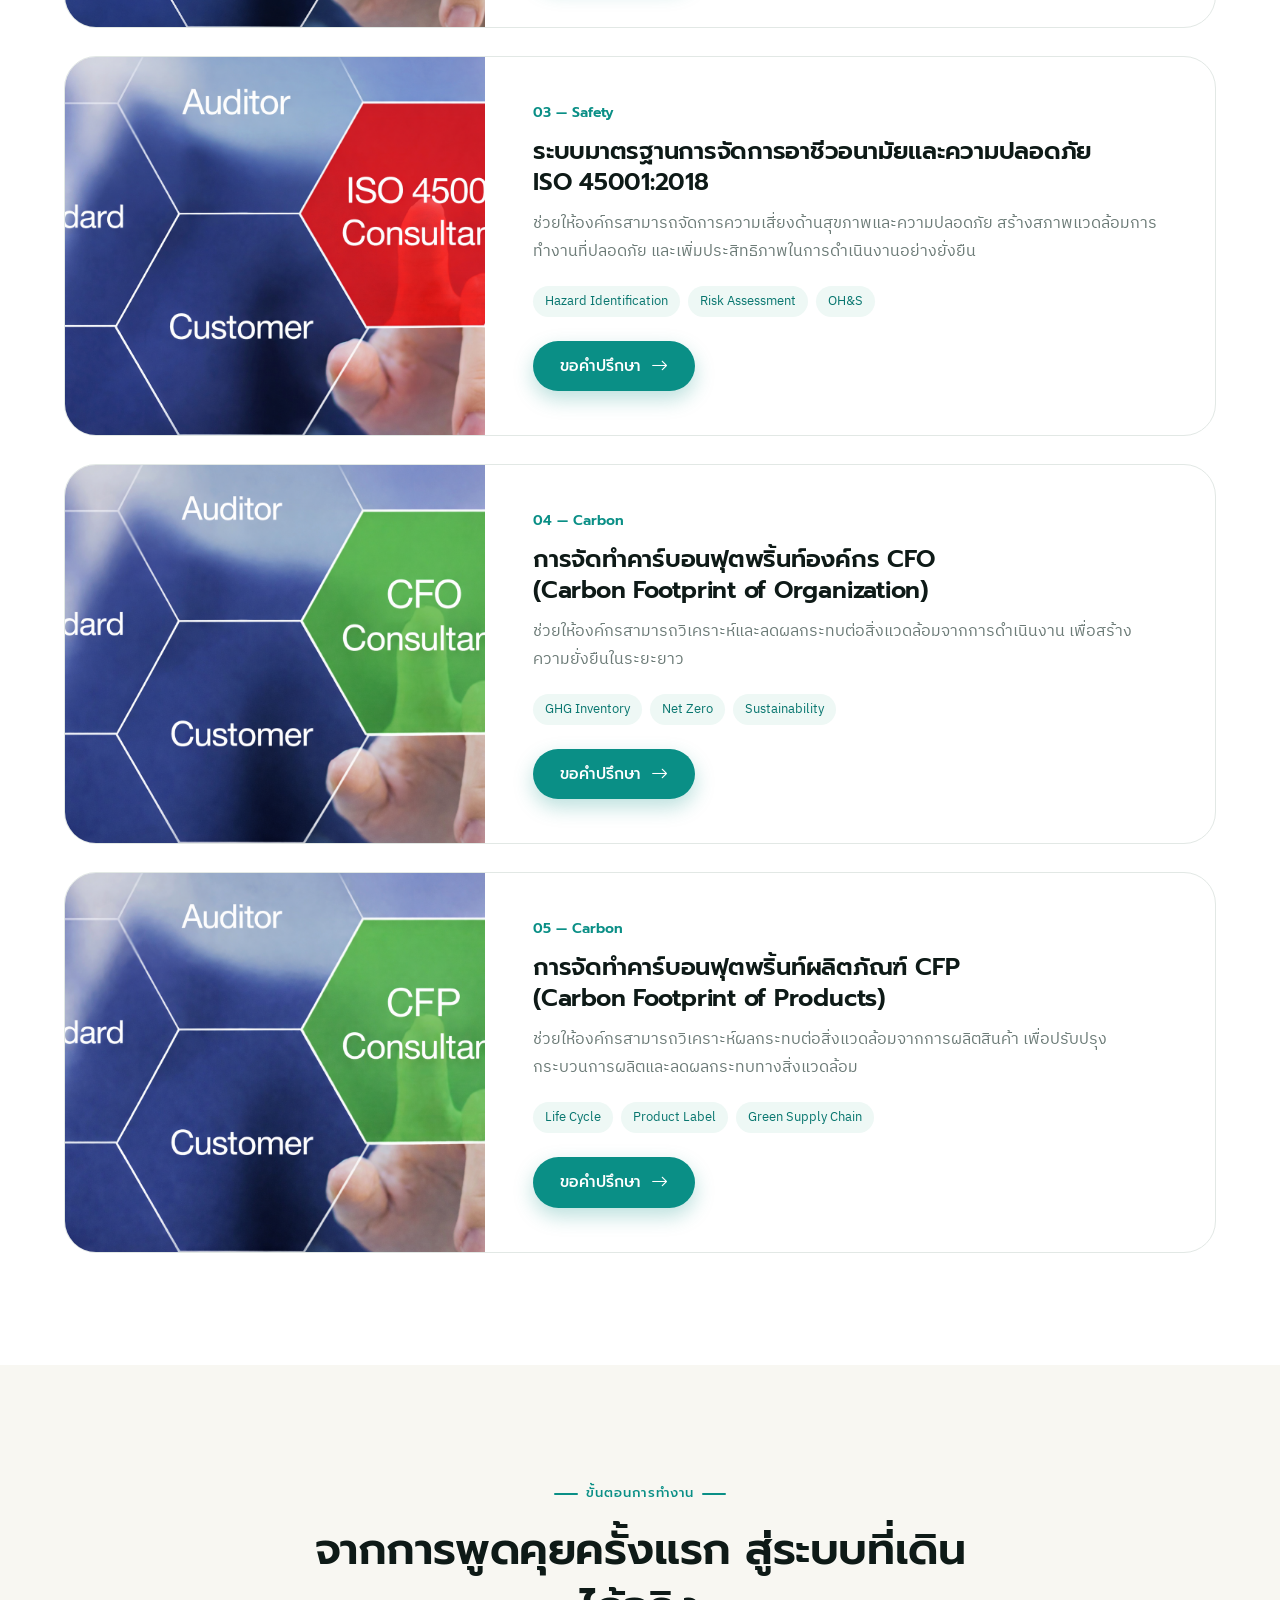
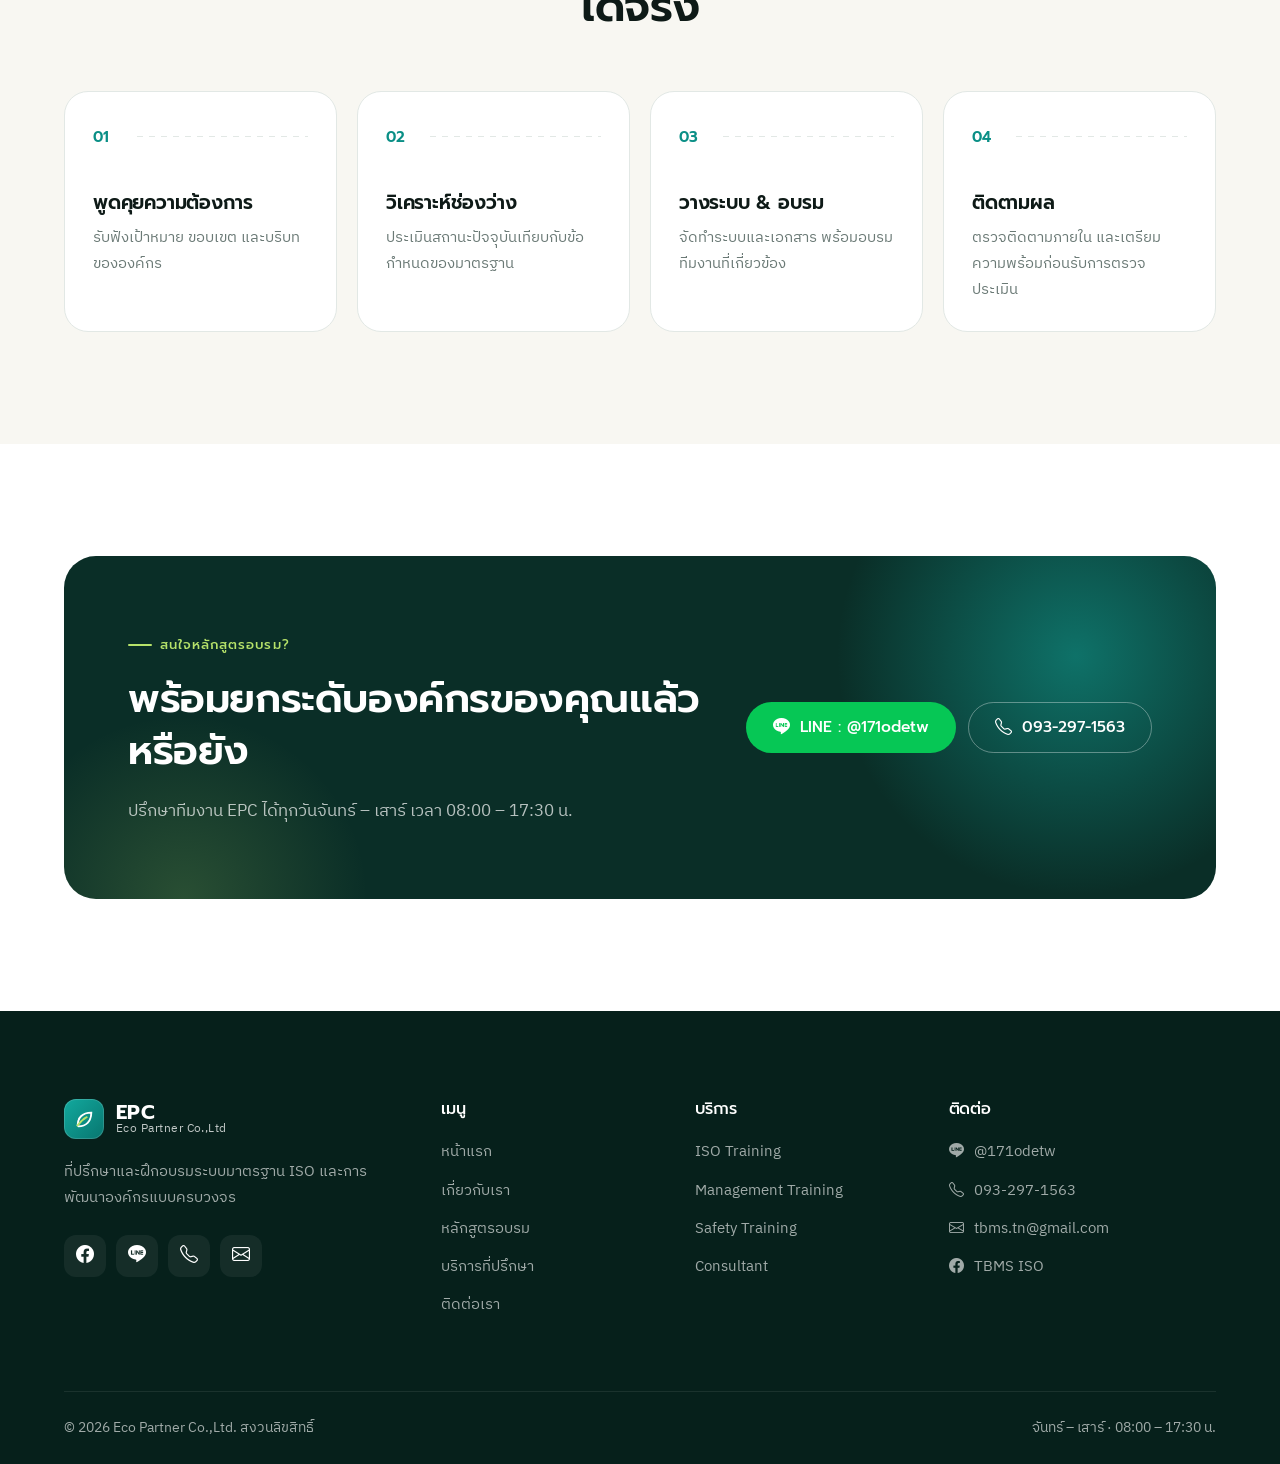
==== commit b99d89aa: "Our-Services: line breaks in ISO 45001 / CFO / CFP headings" ====
--- a/Our-Services.html
+++ b/Our-Services.html
@@ -87,7 +87,7 @@
             <div class="media"><img src="images/consulting/ISO45001-consultants.png" alt="" loading="lazy"></div>
             <div class="body">
               <div class="idx">03 — Safety</div>
-              <h3>ระบบมาตรฐานการจัดการอาชีวอนามัยและความปลอดภัย ISO 45001:2018</h3>
+              <h3>ระบบมาตรฐานการจัดการอาชีวอนามัยและความปลอดภัย <br>ISO 45001:2018</h3>
               <p>ช่วยให้องค์กรสามารถจัดการความเสี่ยงด้านสุขภาพและความปลอดภัย สร้างสภาพแวดล้อมการทำงานที่ปลอดภัย และเพิ่มประสิทธิภาพในการดำเนินงานอย่างยั่งยืน</p>
               <div class="tags"><span>Hazard Identification</span><span>Risk Assessment</span><span>OH&amp;S</span></div>
               <div class="actions">
@@ -100,7 +100,7 @@
             <div class="media"><img src="images/consulting/CFO2.png" alt="" loading="lazy"></div>
             <div class="body">
               <div class="idx">04 — Carbon</div>
-              <h3>การจัดทำคาร์บอนฟุตพริ้นท์องค์กร CFO (Carbon Footprint of Organization)</h3>
+              <h3>การจัดทำคาร์บอนฟุตพริ้นท์องค์กร CFO <br>(Carbon Footprint of Organization)</h3>
               <p>ช่วยให้องค์กรสามารถวิเคราะห์และลดผลกระทบต่อสิ่งแวดล้อมจากการดำเนินงาน เพื่อสร้างความยั่งยืนในระยะยาว</p>
               <div class="tags"><span>GHG Inventory</span><span>Net Zero</span><span>Sustainability</span></div>
               <div class="actions">
@@ -113,7 +113,7 @@
             <div class="media"><img src="images/consulting/CFP2.png" alt="" loading="lazy"></div>
             <div class="body">
               <div class="idx">05 — Carbon</div>
-              <h3>การจัดทำคาร์บอนฟุตพริ้นท์ผลิตภัณฑ์ CFP (Carbon Footprint of Products)</h3>
+              <h3>การจัดทำคาร์บอนฟุตพริ้นท์ผลิตภัณฑ์ CFP <br>(Carbon Footprint of Products)</h3>
               <p>ช่วยให้องค์กรสามารถวิเคราะห์ผลกระทบต่อสิ่งแวดล้อมจากการผลิตสินค้า เพื่อปรับปรุงกระบวนการผลิตและลดผลกระทบทางสิ่งแวดล้อม</p>
               <div class="tags"><span>Life Cycle</span><span>Product Label</span><span>Green Supply Chain</span></div>
               <div class="actions">
